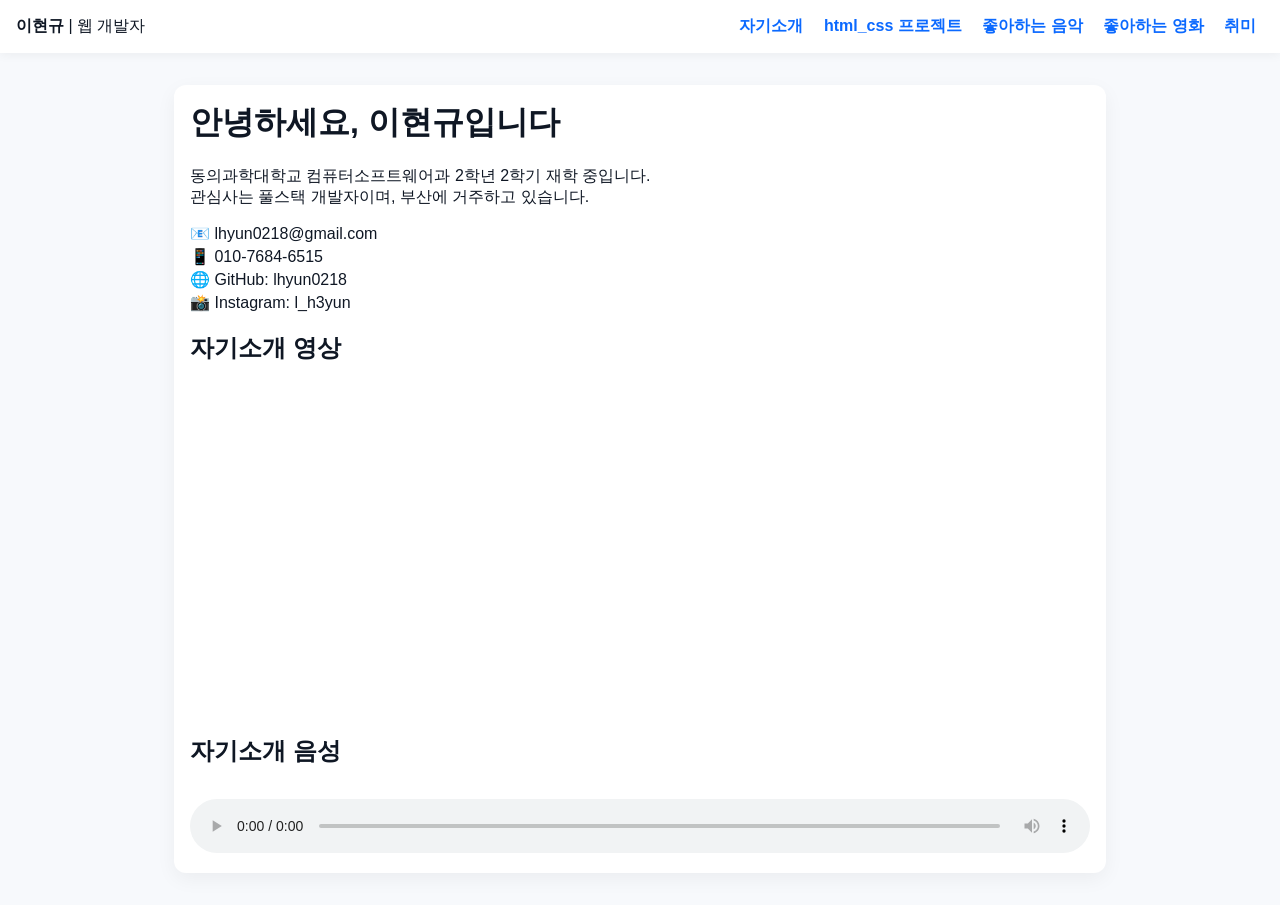
==== 0910/index.html @ a28db685 "Add files via upload" ====
<!DOCTYPE html>
<html lang="ko">
<head>
<meta charset="UTF-8">
<meta name="viewport" content="width=device-width, initial-scale=1.0">
<title>이현규 — About Me</title>
<style>
body{margin:0;font-family:Noto Sans KR,Arial,sans-serif;background:#f7f9fc;color:#0f1724;}
header{background:#fff;padding:16px;display:flex;justify-content:space-between;align-items:center;box-shadow:0 2px 10px rgba(0,0,0,0.05);}
nav a{margin:0 8px;text-decoration:none;color:#0b69ff;font-weight:600;}
main{max-width:900px;margin:32px auto;padding:16px;background:#fff;border-radius:12px;box-shadow:0 6px 20px rgba(0,0,0,0.05);}
h1{margin-top:0;}
.contact p{margin:4px 0;}
video,audio,iframe{width:100%;margin-top:12px;border-radius:10px;}
</style>
</head>
<body>
<header>
<div><strong>이현규</strong> | 웹 개발자</div>
<nav>
  <a href="index.html">자기소개</a>
  <a href="./2025_6_16_html_css_project/index.html">html_css 프로젝트</a>
  <a href="music.html">좋아하는 음악</a>
  <a href="movies.html">좋아하는 영화</a>
  <a href="gallery.html">취미</a>
</nav>
</header>
<main>
<h1>안녕하세요, 이현규입니다</h1>
<p>동의과학대학교 컴퓨터소프트웨어과 2학년 2학기 재학 중입니다.<br>
관심사는 풀스택 개발자이며, 부산에 거주하고 있습니다.</p>

<div class="contact">
<p>📧 lhyun0218@gmail.com</p>
<p>📱 010-7684-6515</p>
<p>🌐 GitHub: lhyun0218</p>
<p>📸 Instagram: l_h3yun</p>
</div>

<h2>자기소개 영상</h2>

<iframe width="560" height="315" src="https://www.youtube.com/embed/SGXx89fzkIA?si=f_KPchpCiFs9ZA2O" title="YouTube video player" frameborder="0" allow="accelerometer; autoplay; clipboard-write; encrypted-media; gyroscope; picture-in-picture; web-share; autoplay;" referrerpolicy="strict-origin-when-cross-origin" allowfullscreen></iframe>



<h2>자기소개 음성</h2>
<audio controls>
<source src="https://interactive-examples.mdn.mozilla.net/media/cc0-audio/t-rex-roar.mp3" type="audio/mpeg">
브라우저가 오디오를 지원하지 않습니다.
</audio>
</main>
</body>
</html>
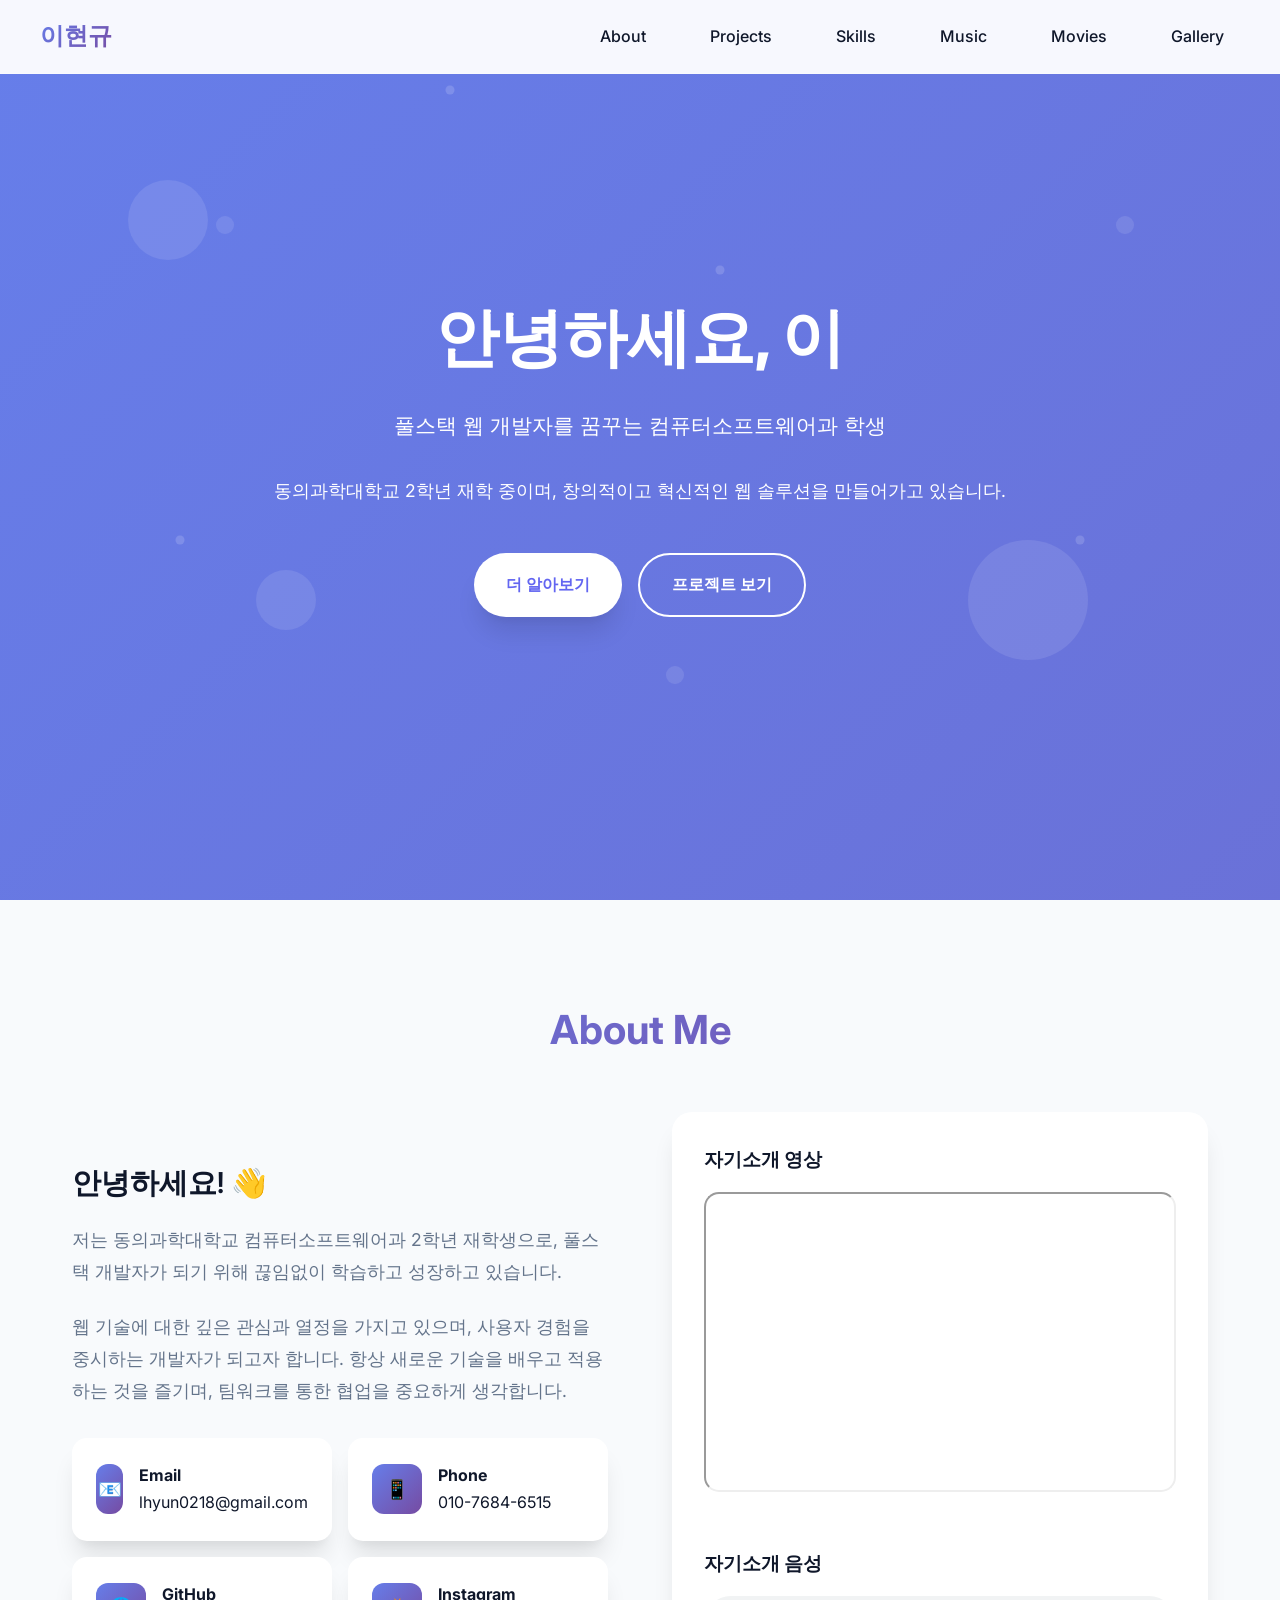
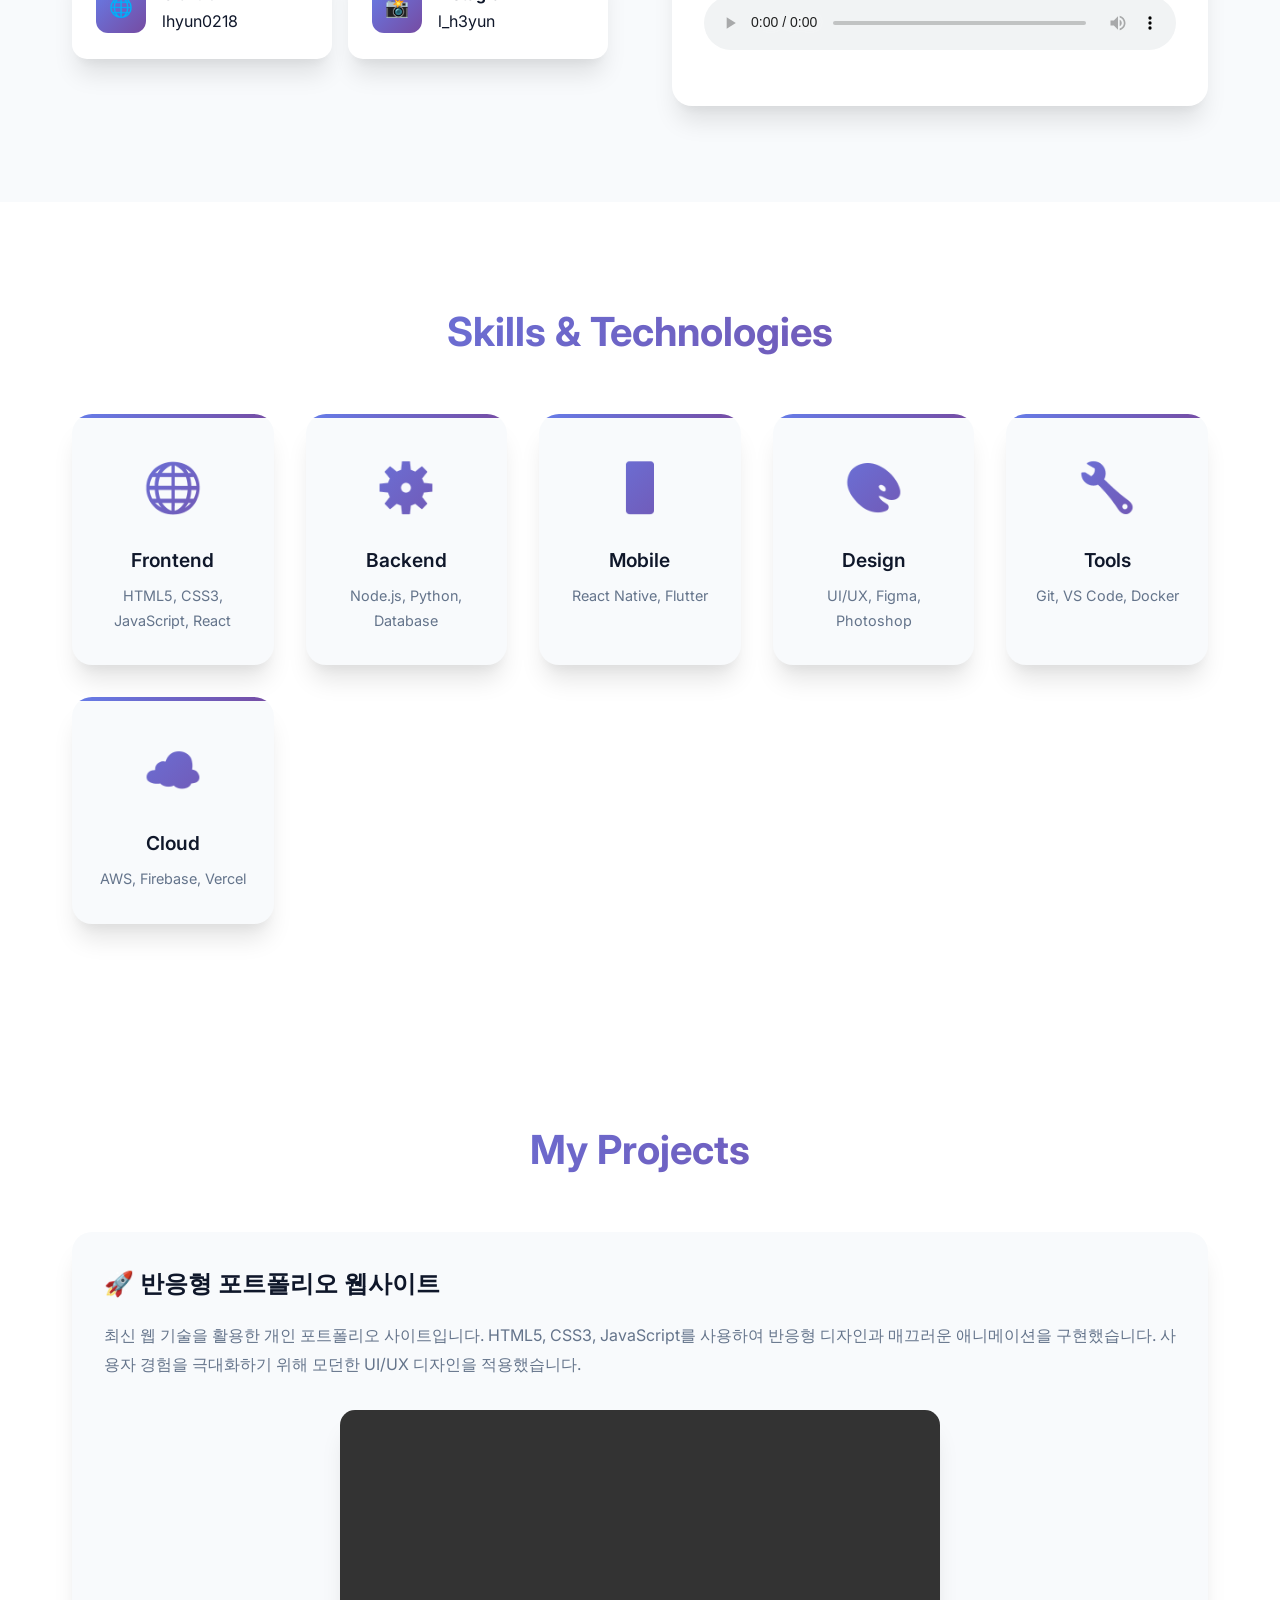
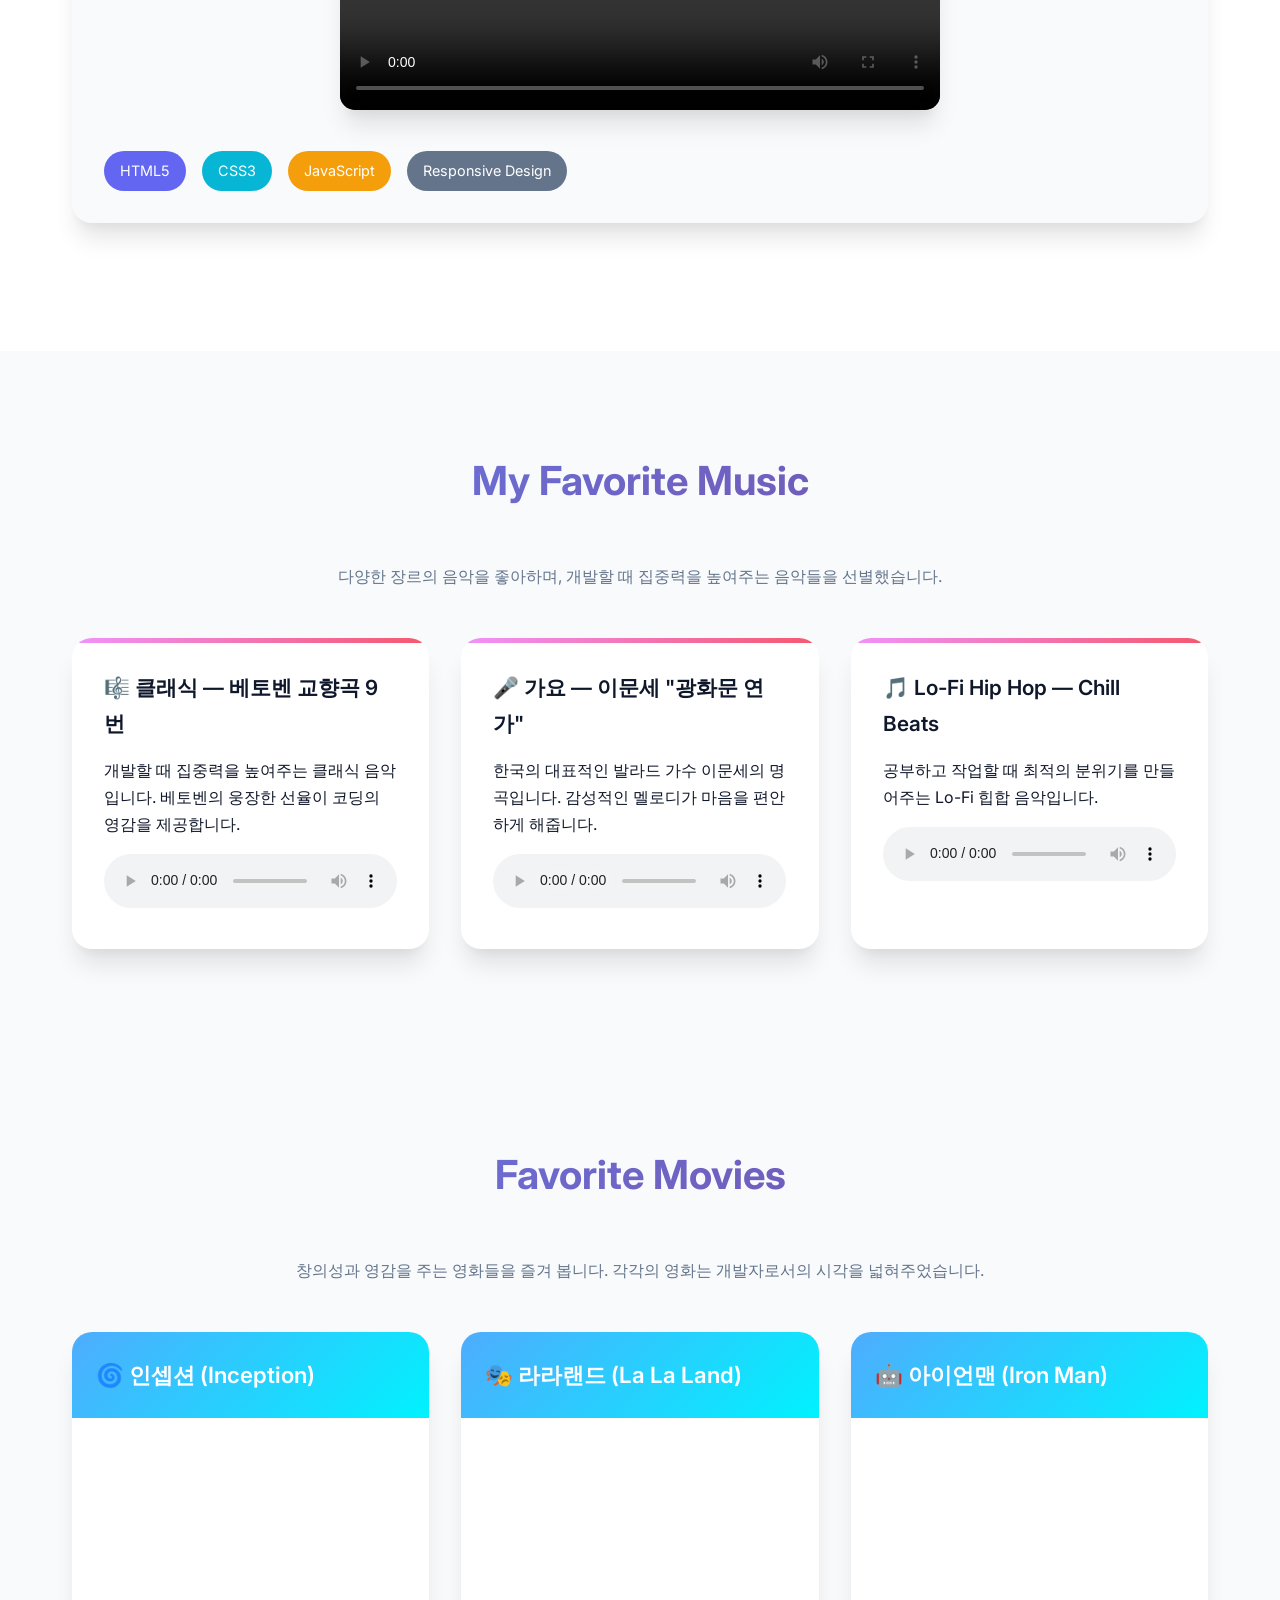
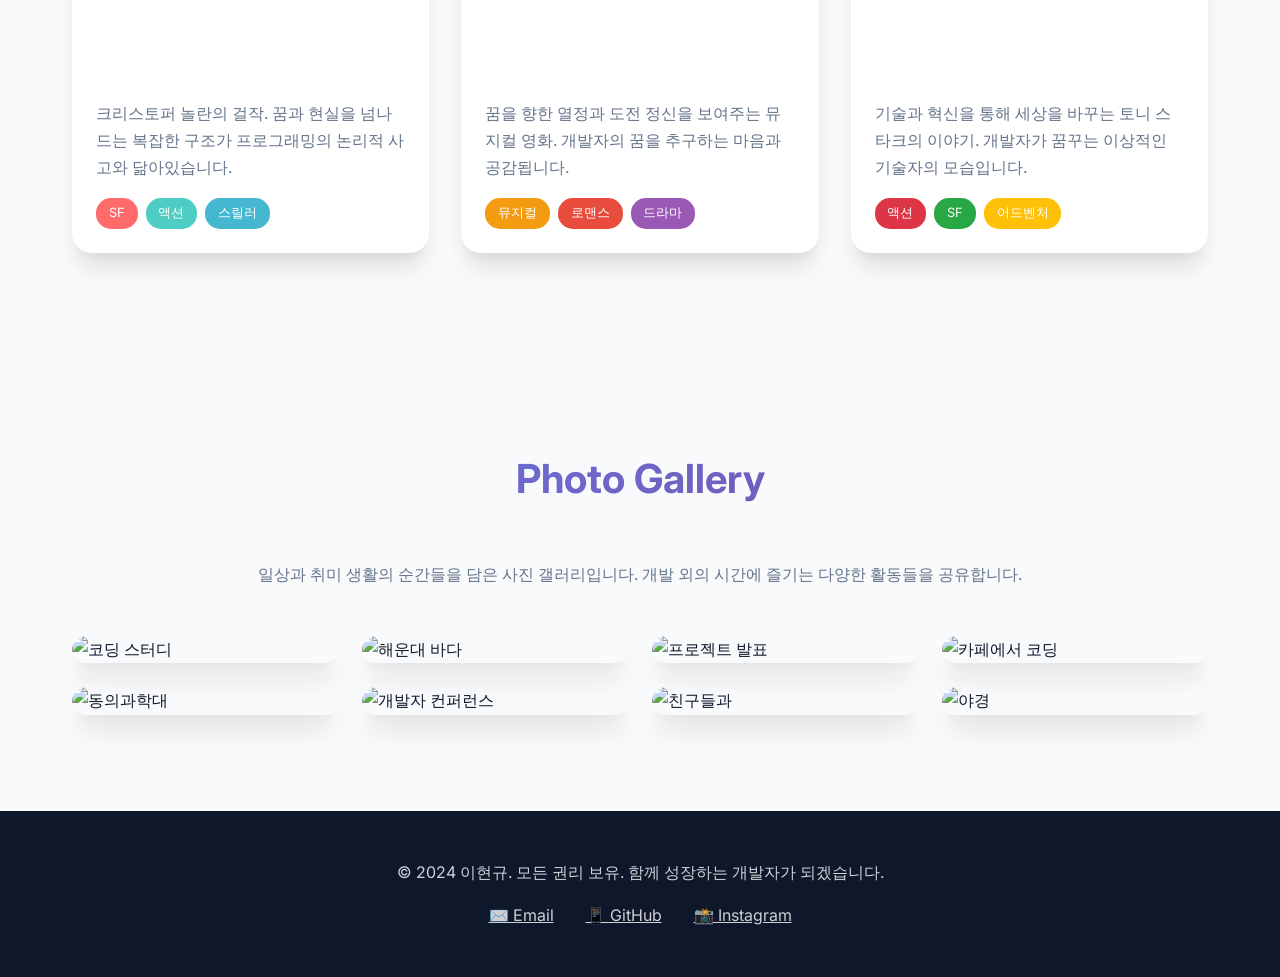
==== commit 4735bdd9: "Add files via upload" ====
--- a/0910/index.html
+++ b/0910/index.html
@@ -3,51 +3,1219 @@
 <head>
 <meta charset="UTF-8">
 <meta name="viewport" content="width=device-width, initial-scale=1.0">
-<title>이현규 — About Me</title>
+<title>이현규 — 풀스택 개발자</title>
 <style>
-body{margin:0;font-family:Noto Sans KR,Arial,sans-serif;background:#f7f9fc;color:#0f1724;}
-header{background:#fff;padding:16px;display:flex;justify-content:space-between;align-items:center;box-shadow:0 2px 10px rgba(0,0,0,0.05);}
-nav a{margin:0 8px;text-decoration:none;color:#0b69ff;font-weight:600;}
-main{max-width:900px;margin:32px auto;padding:16px;background:#fff;border-radius:12px;box-shadow:0 6px 20px rgba(0,0,0,0.05);}
-h1{margin-top:0;}
-.contact p{margin:4px 0;}
-video,audio,iframe{width:100%;margin-top:12px;border-radius:10px;}
+  @import url('https://fonts.googleapis.com/css2?family=Inter:wght@300;400;500;600;700;800&display=swap');
+  
+  * {
+    margin: 0;
+    padding: 0;
+    box-sizing: border-box;
+  }
+
+  :root {
+    --primary: #6366f1;
+    --primary-dark: #4f46e5;
+    --secondary: #06b6d4;
+    --accent: #f59e0b;
+    --dark: #0f172a;
+    --light: #f8fafc;
+    --gray: #64748b;
+    --gray-light: #e2e8f0;
+    --white: #ffffff;
+    --gradient: linear-gradient(135deg, #667eea 0%, #764ba2 100%);
+    --gradient-2: linear-gradient(135deg, #f093fb 0%, #f5576c 100%);
+    --gradient-3: linear-gradient(135deg, #4facfe 0%, #00f2fe 100%);
+    --shadow: 0 20px 25px -5px rgba(0, 0, 0, 0.1), 0 10px 10px -5px rgba(0, 0, 0, 0.04);
+    --shadow-lg: 0 25px 50px -12px rgba(0, 0, 0, 0.25);
+  }
+
+  html {
+    scroll-behavior: smooth;
+    font-size: 16px;
+  }
+
+  body {
+    font-family: 'Inter', -apple-system, BlinkMacSystemFont, sans-serif;
+    line-height: 1.7;
+    color: var(--dark);
+    background: var(--light);
+    overflow-x: hidden;
+  }
+
+  /* 커스텀 스크롤바 */
+  ::-webkit-scrollbar {
+    width: 8px;
+  }
+
+  ::-webkit-scrollbar-track {
+    background: var(--gray-light);
+  }
+
+  ::-webkit-scrollbar-thumb {
+    background: var(--primary);
+    border-radius: 10px;
+  }
+
+  /* 애니메이션 키프레임 */
+  @keyframes float {
+    0%, 100% { transform: translateY(0px) rotate(0deg); }
+    50% { transform: translateY(-20px) rotate(5deg); }
+  }
+
+  @keyframes pulse {
+    0%, 100% { opacity: 1; }
+    50% { opacity: 0.7; }
+  }
+
+  @keyframes slideInLeft {
+    from { opacity: 0; transform: translateX(-50px); }
+    to { opacity: 1; transform: translateX(0); }
+  }
+
+  @keyframes slideInRight {
+    from { opacity: 0; transform: translateX(50px); }
+    to { opacity: 1; transform: translateX(0); }
+  }
+
+  @keyframes slideInUp {
+    from { opacity: 0; transform: translateY(50px); }
+    to { opacity: 1; transform: translateY(0); }
+  }
+
+  @keyframes fadeIn {
+    from { opacity: 0; }
+    to { opacity: 1; }
+  }
+
+  @keyframes scaleIn {
+    from { opacity: 0; transform: scale(0.9); }
+    to { opacity: 1; transform: scale(1); }
+  }
+
+  @keyframes gradient {
+    0% { background-position: 0% 50%; }
+    50% { background-position: 100% 50%; }
+    100% { background-position: 0% 50%; }
+  }
+
+  /* 네비게이션 */
+  .navbar {
+    position: fixed;
+    top: 0;
+    left: 0;
+    width: 100%;
+    padding: 1rem 2rem;
+    background: rgba(255, 255, 255, 0.95);
+    backdrop-filter: blur(20px);
+    border-bottom: 1px solid rgba(255, 255, 255, 0.2);
+    z-index: 1000;
+    transition: all 0.3s ease;
+  }
+
+  .navbar.scrolled {
+    background: rgba(255, 255, 255, 0.98);
+    box-shadow: var(--shadow);
+  }
+
+  .nav-container {
+    max-width: 1200px;
+    margin: 0 auto;
+    display: flex;
+    justify-content: space-between;
+    align-items: center;
+  }
+
+  .logo {
+    font-weight: 800;
+    font-size: 1.5rem;
+    background: var(--gradient);
+    -webkit-background-clip: text;
+    -webkit-text-fill-color: transparent;
+    background-clip: text;
+  }
+
+  .nav-links {
+    display: flex;
+    gap: 2rem;
+    list-style: none;
+  }
+
+  .nav-links a {
+    font-weight: 500;
+    color: var(--dark);
+    text-decoration: none;
+    position: relative;
+    padding: 0.5rem 1rem;
+    border-radius: 25px;
+    transition: all 0.3s ease;
+  }
+
+  .nav-links a:hover {
+    background: var(--primary);
+    color: var(--white);
+    transform: translateY(-2px);
+  }
+
+  /* 히어로 섹션 */
+  .hero {
+    min-height: 100vh;
+    display: flex;
+    align-items: center;
+    justify-content: center;
+    background: linear-gradient(135deg, #667eea 0%, #764ba2 100%);
+    background-size: 400% 400%;
+    animation: gradient 15s ease infinite;
+    position: relative;
+    overflow: hidden;
+  }
+
+  .hero::before {
+    content: '';
+    position: absolute;
+    top: 0;
+    left: 0;
+    width: 100%;
+    height: 100%;
+    background: url('data:image/svg+xml,<svg xmlns="http://www.w3.org/2000/svg" viewBox="0 0 100 100"><defs><pattern id="grain" width="100" height="100" patternUnits="userSpaceOnUse"><circle cx="25" cy="25" r="1" fill="%23ffffff" opacity="0.1"/><circle cx="75" cy="75" r="1" fill="%23ffffff" opacity="0.1"/><circle cx="50" cy="10" r="0.5" fill="%23ffffff" opacity="0.15"/><circle cx="20" cy="60" r="0.5" fill="%23ffffff" opacity="0.15"/><circle cx="80" cy="30" r="0.5" fill="%23ffffff" opacity="0.15"/></pattern></defs><rect width="100" height="100" fill="url(%23grain)"/></svg>');
+  }
+
+  .hero-content {
+    text-align: center;
+    color: var(--white);
+    max-width: 800px;
+    padding: 2rem;
+    animation: fadeIn 1s ease-out;
+    position: relative;
+    z-index: 2;
+  }
+
+  .hero h1 {
+    font-size: 4rem;
+    font-weight: 800;
+    margin-bottom: 1rem;
+    animation: slideInUp 0.8s ease-out 0.2s both;
+  }
+
+  .hero .subtitle {
+    font-size: 1.3rem;
+    font-weight: 300;
+    margin-bottom: 2rem;
+    opacity: 0.9;
+    animation: slideInUp 0.8s ease-out 0.4s both;
+  }
+
+  .hero .description {
+    font-size: 1.1rem;
+    margin-bottom: 3rem;
+    opacity: 0.8;
+    animation: slideInUp 0.8s ease-out 0.6s both;
+  }
+
+  .hero-buttons {
+    display: flex;
+    gap: 1rem;
+    justify-content: center;
+    flex-wrap: wrap;
+    animation: slideInUp 0.8s ease-out 0.8s both;
+  }
+
+  .btn {
+    padding: 1rem 2rem;
+    border-radius: 50px;
+    font-weight: 600;
+    text-decoration: none;
+    transition: all 0.3s ease;
+    cursor: pointer;
+    border: none;
+    font-size: 1rem;
+    display: inline-flex;
+    align-items: center;
+    gap: 0.5rem;
+  }
+
+  .btn-primary {
+    background: var(--white);
+    color: var(--primary);
+    box-shadow: var(--shadow);
+  }
+
+  .btn-primary:hover {
+    transform: translateY(-3px);
+    box-shadow: var(--shadow-lg);
+  }
+
+  .btn-outline {
+    background: transparent;
+    color: var(--white);
+    border: 2px solid var(--white);
+  }
+
+  .btn-outline:hover {
+    background: var(--white);
+    color: var(--primary);
+    transform: translateY(-3px);
+  }
+
+  /* 플로팅 요소들 */
+  .floating-elements {
+    position: absolute;
+    top: 0;
+    left: 0;
+    width: 100%;
+    height: 100%;
+    pointer-events: none;
+    overflow: hidden;
+  }
+
+  .floating-shape {
+    position: absolute;
+    border-radius: 50%;
+    background: rgba(255, 255, 255, 0.1);
+    animation: float 6s ease-in-out infinite;
+  }
+
+  .floating-shape:nth-child(1) {
+    width: 80px;
+    height: 80px;
+    top: 20%;
+    left: 10%;
+    animation-delay: 0s;
+  }
+
+  .floating-shape:nth-child(2) {
+    width: 120px;
+    height: 120px;
+    top: 60%;
+    right: 15%;
+    animation-delay: 2s;
+  }
+
+  .floating-shape:nth-child(3) {
+    width: 60px;
+    height: 60px;
+    bottom: 30%;
+    left: 20%;
+    animation-delay: 4s;
+  }
+
+  /* 메인 컨테이너 */
+  .main-container {
+    max-width: 1200px;
+    margin: 0 auto;
+    padding: 0 2rem;
+  }
+
+  /* 섹션 공통 스타일 */
+  .section {
+    padding: 6rem 0;
+    position: relative;
+  }
+
+  .section-title {
+    font-size: 2.5rem;
+    font-weight: 700;
+    text-align: center;
+    margin-bottom: 3rem;
+    background: var(--gradient);
+    -webkit-background-clip: text;
+    -webkit-text-fill-color: transparent;
+    background-clip: text;
+  }
+
+  /* 자기소개 섹션 */
+  .about-grid {
+    display: grid;
+    grid-template-columns: 1fr 1fr;
+    gap: 4rem;
+    align-items: center;
+  }
+
+  .about-text h3 {
+    font-size: 1.8rem;
+    font-weight: 600;
+    margin-bottom: 1rem;
+    color: var(--dark);
+  }
+
+  .about-text p {
+    font-size: 1.1rem;
+    margin-bottom: 1.5rem;
+    color: var(--gray);
+    line-height: 1.8;
+  }
+
+  .contact-info {
+    display: grid;
+    grid-template-columns: repeat(auto-fit, minmax(250px, 1fr));
+    gap: 1rem;
+    margin-top: 2rem;
+  }
+
+  .contact-item {
+    padding: 1.5rem;
+    background: var(--white);
+    border-radius: 15px;
+    box-shadow: var(--shadow);
+    transition: all 0.3s ease;
+    display: flex;
+    align-items: center;
+    gap: 1rem;
+  }
+
+  .contact-item:hover {
+    transform: translateY(-5px);
+    box-shadow: var(--shadow-lg);
+  }
+
+  .contact-icon {
+    width: 50px;
+    height: 50px;
+    background: var(--gradient);
+    border-radius: 12px;
+    display: flex;
+    align-items: center;
+    justify-content: center;
+    font-size: 1.2rem;
+    color: var(--white);
+  }
+
+  .media-container {
+    background: var(--white);
+    border-radius: 20px;
+    padding: 2rem;
+    box-shadow: var(--shadow);
+    transition: all 0.3s ease;
+  }
+
+  .media-container:hover {
+    transform: translateY(-5px);
+    box-shadow: var(--shadow-lg);
+  }
+
+  .media-container iframe,
+  .media-container audio,
+  .media-container video {
+    width: 100%;
+    border-radius: 15px;
+    margin-bottom: 1rem;
+  }
+
+  .media-container iframe {
+    height: 300px;
+  }
+
+  /* 프로젝트 섹션 */
+  .projects {
+    background: var(--white);
+  }
+
+  .project-card {
+    background: var(--light);
+    border-radius: 20px;
+    padding: 2rem;
+    box-shadow: var(--shadow);
+    transition: all 0.3s ease;
+    margin-bottom: 2rem;
+  }
+
+  .project-card:hover {
+    transform: translateY(-10px);
+    box-shadow: var(--shadow-lg);
+  }
+
+  .project-card h3 {
+    font-size: 1.5rem;
+    font-weight: 600;
+    margin-bottom: 1rem;
+    color: var(--dark);
+  }
+
+  .project-card p {
+    color: var(--gray);
+    margin-bottom: 2rem;
+    line-height: 1.8;
+  }
+
+  .project-video {
+    width: 100%;
+    max-width: 600px;
+    border-radius: 15px;
+    box-shadow: var(--shadow);
+  }
+
+  /* 음악 섹션 */
+  .music-grid {
+    display: grid;
+    grid-template-columns: repeat(auto-fit, minmax(350px, 1fr));
+    gap: 2rem;
+  }
+
+  .music-card {
+    background: var(--white);
+    border-radius: 20px;
+    padding: 2rem;
+    box-shadow: var(--shadow);
+    transition: all 0.3s ease;
+    position: relative;
+    overflow: hidden;
+  }
+
+  .music-card::before {
+    content: '';
+    position: absolute;
+    top: 0;
+    left: 0;
+    width: 100%;
+    height: 5px;
+    background: var(--gradient-2);
+  }
+
+  .music-card:hover {
+    transform: translateY(-5px);
+    box-shadow: var(--shadow-lg);
+  }
+
+  .music-card h3 {
+    font-size: 1.3rem;
+    font-weight: 600;
+    margin-bottom: 1rem;
+    color: var(--dark);
+  }
+
+  .music-card audio {
+    width: 100%;
+    margin-top: 1rem;
+  }
+
+  /* 영화 섹션 */
+  .movies {
+    background: var(--light);
+  }
+
+  .movies-grid {
+    display: grid;
+    grid-template-columns: repeat(auto-fit, minmax(350px, 1fr));
+    gap: 2rem;
+  }
+
+  .movie-card {
+    background: var(--white);
+    border-radius: 20px;
+    overflow: hidden;
+    box-shadow: var(--shadow);
+    transition: all 0.3s ease;
+  }
+
+  .movie-card:hover {
+    transform: translateY(-10px);
+    box-shadow: var(--shadow-lg);
+  }
+
+  .movie-card h3 {
+    padding: 1.5rem;
+    font-size: 1.4rem;
+    font-weight: 600;
+    color: var(--dark);
+    background: var(--gradient-3);
+    color: var(--white);
+    margin: 0;
+  }
+
+  .movie-card iframe {
+    width: 100%;
+    height: 250px;
+    border: none;
+  }
+
+  /* 갤러리 섹션 */
+  .gallery-grid {
+    display: grid;
+    grid-template-columns: repeat(auto-fit, minmax(250px, 1fr));
+    gap: 1.5rem;
+  }
+
+  .gallery-item {
+    border-radius: 15px;
+    overflow: hidden;
+    box-shadow: var(--shadow);
+    transition: all 0.3s ease;
+    position: relative;
+  }
+
+  .gallery-item:hover {
+    transform: scale(1.05);
+    box-shadow: var(--shadow-lg);
+  }
+
+  .gallery-item img {
+    width: 100%;
+    height: 250px;
+    object-fit: cover;
+    border-radius: 15px;
+  }
+
+  /* 스킬 섹션 */
+  .skills {
+    background: var(--white);
+    text-align: center;
+  }
+
+  .skills-grid {
+    display: grid;
+    grid-template-columns: repeat(auto-fit, minmax(200px, 1fr));
+    gap: 2rem;
+    margin-top: 3rem;
+  }
+
+  .skill-item {
+    background: var(--light);
+    padding: 2rem 1rem;
+    border-radius: 20px;
+    box-shadow: var(--shadow);
+    transition: all 0.3s ease;
+    position: relative;
+    overflow: hidden;
+  }
+
+  .skill-item::before {
+    content: '';
+    position: absolute;
+    top: 0;
+    left: 0;
+    width: 100%;
+    height: 4px;
+    background: var(--gradient);
+  }
+
+  .skill-item:hover {
+    transform: translateY(-10px);
+    box-shadow: var(--shadow-lg);
+  }
+
+  .skill-icon {
+    font-size: 3rem;
+    margin-bottom: 1rem;
+    background: var(--gradient);
+    -webkit-background-clip: text;
+    -webkit-text-fill-color: transparent;
+    background-clip: text;
+  }
+
+  .skill-item h4 {
+    font-size: 1.2rem;
+    font-weight: 600;
+    margin-bottom: 0.5rem;
+    color: var(--dark);
+  }
+
+  .skill-item p {
+    color: var(--gray);
+    font-size: 0.9rem;
+  }
+
+  /* 푸터 */
+  .footer {
+    background: var(--dark);
+    color: var(--white);
+    text-align: center;
+    padding: 3rem 0;
+  }
+
+  .footer p {
+    opacity: 0.8;
+  }
+
+  /* 반응형 디자인 */
+  @media (max-width: 768px) {
+    .hero h1 {
+      font-size: 2.5rem;
+    }
+
+    .hero .subtitle {
+      font-size: 1.1rem;
+    }
+
+    .nav-links {
+      display: none;
+    }
+
+    .about-grid {
+      grid-template-columns: 1fr;
+      gap: 2rem;
+    }
+
+    .hero-buttons {
+      flex-direction: column;
+      align-items: center;
+    }
+
+    .section {
+      padding: 4rem 0;
+    }
+
+    .section-title {
+      font-size: 2rem;
+    }
+
+    .main-container {
+      padding: 0 1rem;
+    }
+  }
+
+  /* 스크롤 애니메이션 */
+  .fade-in {
+    opacity: 0;
+    transform: translateY(30px);
+    transition: all 0.6s ease;
+  }
+
+  .fade-in.visible {
+    opacity: 1;
+    transform: translateY(0);
+  }
+
+  /* 로딩 애니메이션 */
+  .loading {
+    position: fixed;
+    top: 0;
+    left: 0;
+    width: 100%;
+    height: 100%;
+    background: var(--white);
+    display: flex;
+    align-items: center;
+    justify-content: center;
+    z-index: 9999;
+    transition: opacity 0.5s ease;
+  }
+
+  .loading.hide {
+    opacity: 0;
+    pointer-events: none;
+  }
+
+  .spinner {
+    width: 50px;
+    height: 50px;
+    border: 4px solid var(--gray-light);
+    border-top: 4px solid var(--primary);
+    border-radius: 50%;
+    animation: spin 1s linear infinite;
+  }
+
+  @keyframes spin {
+    0% { transform: rotate(0deg); }
+    100% { transform: rotate(360deg); }
+  }
 </style>
 </head>
 <body>
-<header>
-<div><strong>이현규</strong> | 웹 개발자</div>
-<nav>
-  <a href="index.html">자기소개</a>
-  <a href="./2025_6_16_html_css_project/index.html">html_css 프로젝트</a>
-  <a href="music.html">좋아하는 음악</a>
-  <a href="movies.html">좋아하는 영화</a>
-  <a href="gallery.html">취미</a>
+
+<!-- 로딩 화면 -->
+<div class="loading" id="loading">
+  <div class="spinner"></div>
+</div>
+
+<!-- 네비게이션 -->
+<nav class="navbar" id="navbar">
+  <div class="nav-container">
+    <div class="logo">이현규</div>
+    <ul class="nav-links">
+      <li><a href="#about">About</a></li>
+      <li><a href="#projects">Projects</a></li>
+      <li><a href="#skills">Skills</a></li>
+      <li><a href="#music">Music</a></li>
+      <li><a href="#movies">Movies</a></li>
+      <li><a href="#gallery">Gallery</a></li>
+    </ul>
+  </div>
 </nav>
-</header>
-<main>
-<h1>안녕하세요, 이현규입니다</h1>
-<p>동의과학대학교 컴퓨터소프트웨어과 2학년 2학기 재학 중입니다.<br>
-관심사는 풀스택 개발자이며, 부산에 거주하고 있습니다.</p>
-
-<div class="contact">
-<p>📧 lhyun0218@gmail.com</p>
-<p>📱 010-7684-6515</p>
-<p>🌐 GitHub: lhyun0218</p>
-<p>📸 Instagram: l_h3yun</p>
-</div>
-
-<h2>자기소개 영상</h2>
-
-<iframe width="560" height="315" src="https://www.youtube.com/embed/SGXx89fzkIA?si=f_KPchpCiFs9ZA2O" title="YouTube video player" frameborder="0" allow="accelerometer; autoplay; clipboard-write; encrypted-media; gyroscope; picture-in-picture; web-share; autoplay;" referrerpolicy="strict-origin-when-cross-origin" allowfullscreen></iframe>
-
-
-
-<h2>자기소개 음성</h2>
-<audio controls>
-<source src="https://interactive-examples.mdn.mozilla.net/media/cc0-audio/t-rex-roar.mp3" type="audio/mpeg">
-브라우저가 오디오를 지원하지 않습니다.
-</audio>
-</main>
+
+<!-- 히어로 섹션 -->
+<section class="hero">
+  <div class="floating-elements">
+    <div class="floating-shape"></div>
+    <div class="floating-shape"></div>
+    <div class="floating-shape"></div>
+  </div>
+  <div class="hero-content">
+    <h1>안녕하세요, 이현규입니다</h1>
+    <p class="subtitle">풀스택 웹 개발자를 꿈꾸는 컴퓨터소프트웨어과 학생</p>
+    <p class="description">동의과학대학교 2학년 재학 중이며, 창의적이고 혁신적인 웹 솔루션을 만들어가고 있습니다.</p>
+    <div class="hero-buttons">
+      <a href="#about" class="btn btn-primary">더 알아보기</a>
+      <a href="#projects" class="btn btn-outline">프로젝트 보기</a>
+    </div>
+  </div>
+</section>
+
+<!-- 자기소개 섹션 -->
+<section class="section" id="about">
+  <div class="main-container">
+    <h2 class="section-title fade-in">About Me</h2>
+    <div class="about-grid fade-in">
+      <div class="about-text">
+        <h3>안녕하세요! 👋</h3>
+        <p>저는 동의과학대학교 컴퓨터소프트웨어과 2학년 재학생으로, 풀스택 개발자가 되기 위해 끊임없이 학습하고 성장하고 있습니다.</p>
+        <p>웹 기술에 대한 깊은 관심과 열정을 가지고 있으며, 사용자 경험을 중시하는 개발자가 되고자 합니다. 항상 새로운 기술을 배우고 적용하는 것을 즐기며, 팀워크를 통한 협업을 중요하게 생각합니다.</p>
+        
+        <div class="contact-info">
+          <div class="contact-item">
+            <div class="contact-icon">📧</div>
+            <div>
+              <strong>Email</strong><br>
+              lhyun0218@gmail.com
+            </div>
+          </div>
+          <div class="contact-item">
+            <div class="contact-icon">📱</div>
+            <div>
+              <strong>Phone</strong><br>
+              010-7684-6515
+            </div>
+          </div>
+          <div class="contact-item">
+            <div class="contact-icon">🌐</div>
+            <div>
+              <strong>GitHub</strong><br>
+              lhyun0218
+            </div>
+          </div>
+          <div class="contact-item">
+            <div class="contact-icon">📸</div>
+            <div>
+              <strong>Instagram</strong><br>
+              l_h3yun
+            </div>
+          </div>
+        </div>
+      </div>
+      
+      <div class="media-container">
+        <h3 style="margin-bottom: 1rem;">자기소개 영상</h3>
+        <iframe src="https://www.youtube.com/embed/SGXx89fzkIA" allowfullscreen></iframe>
+        
+        <h3 style="margin: 2rem 0 1rem;">자기소개 음성</h3>
+        <audio controls>
+          <source src="https://interactive-examples.mdn.mozilla.net/media/cc0-audio/t-rex-roar.mp3" type="audio/mpeg">
+          Your browser does not support the audio element.
+        </audio>
+      </div>
+    </div>
+  </div>
+</section>
+
+<!-- 스킬 섹션 -->
+<section class="section skills" id="skills">
+  <div class="main-container">
+    <h2 class="section-title fade-in">Skills & Technologies</h2>
+    <div class="skills-grid fade-in">
+      <div class="skill-item">
+        <div class="skill-icon">🌐</div>
+        <h4>Frontend</h4>
+        <p>HTML5, CSS3, JavaScript, React</p>
+      </div>
+      <div class="skill-item">
+        <div class="skill-icon">⚙️</div>
+        <h4>Backend</h4>
+        <p>Node.js, Python, Database</p>
+      </div>
+      <div class="skill-item">
+        <div class="skill-icon">📱</div>
+        <h4>Mobile</h4>
+        <p>React Native, Flutter</p>
+      </div>
+      <div class="skill-item">
+        <div class="skill-icon">🎨</div>
+        <h4>Design</h4>
+        <p>UI/UX, Figma, Photoshop</p>
+      </div>
+      <div class="skill-item">
+        <div class="skill-icon">🔧</div>
+        <h4>Tools</h4>
+        <p>Git, VS Code, Docker</p>
+      </div>
+      <div class="skill-item">
+        <div class="skill-icon">☁️</div>
+        <h4>Cloud</h4>
+        <p>AWS, Firebase, Vercel</p>
+      </div>
+    </div>
+  </div>
+</section>
+
+<!-- 프로젝트 섹션 -->
+<section class="section projects" id="projects">
+  <div class="main-container">
+    <h2 class="section-title fade-in">My Projects</h2>
+    <div class="project-card fade-in">
+      <h3>🚀 반응형 포트폴리오 웹사이트</h3>
+      <p>최신 웹 기술을 활용한 개인 포트폴리오 사이트입니다. HTML5, CSS3, JavaScript를 사용하여 반응형 디자인과 매끄러운 애니메이션을 구현했습니다. 사용자 경험을 극대화하기 위해 모던한 UI/UX 디자인을 적용했습니다.</p>
+      
+      <div style="text-align: center; margin: 2rem 0;">
+        <video class="project-video" controls>
+          <source src="https://interactive-examples.mdn.mozilla.net/media/cc0-videos/flower.mp4" type="video/mp4">
+          Your browser does not support the video element.
+        </video>
+      </div>
+      
+      <div style="display: flex; gap: 1rem; flex-wrap: wrap; margin-top: 1rem;">
+        <span style="background: var(--primary); color: white; padding: 0.5rem 1rem; border-radius: 20px; font-size: 0.9rem;">HTML5</span>
+        <span style="background: var(--secondary); color: white; padding: 0.5rem 1rem; border-radius: 20px; font-size: 0.9rem;">CSS3</span>
+        <span style="background: var(--accent); color: white; padding: 0.5rem 1rem; border-radius: 20px; font-size: 0.9rem;">JavaScript</span>
+        <span style="background: var(--gray); color: white; padding: 0.5rem 1rem; border-radius: 20px; font-size: 0.9rem;">Responsive Design</span>
+      </div>
+    </div>
+  </div>
+</section>
+
+<!-- 음악 섹션 -->
+<section class="section" id="music">
+  <div class="main-container">
+    <h2 class="section-title fade-in">My Favorite Music</h2>
+    <p style="text-align: center; color: var(--gray); margin-bottom: 3rem;" class="fade-in">
+      다양한 장르의 음악을 좋아하며, 개발할 때 집중력을 높여주는 음악들을 선별했습니다.
+    </p>
+    <div class="music-grid fade-in">
+      <div class="music-card">
+        <h3>🎼 클래식 — 베토벤 교향곡 9번</h3>
+        <p>개발할 때 집중력을 높여주는 클래식 음악입니다. 베토벤의 웅장한 선율이 코딩의 영감을 제공합니다.</p>
+        <audio controls>
+          <source src="https://interactive-examples.mdn.mozilla.net/media/cc0-audio/t-rex-roar.mp3" type="audio/mpeg">
+          Your browser does not support the audio element.
+        </audio>
+      </div>
+      
+      <div class="music-card">
+        <h3>🎤 가요 — 이문세 "광화문 연가"</h3>
+        <p>한국의 대표적인 발라드 가수 이문세의 명곡입니다. 감성적인 멜로디가 마음을 편안하게 해줍니다.</p>
+        <audio controls>
+          <source src="https://interactive-examples.mdn.mozilla.net/media/cc0-audio/t-rex-roar.mp3" type="audio/mpeg">
+          Your browser does not support the audio element.
+        </audio>
+      </div>
+      
+      <div class="music-card">
+        <h3>🎵 Lo-Fi Hip Hop — Chill Beats</h3>
+        <p>공부하고 작업할 때 최적의 분위기를 만들어주는 Lo-Fi 힙합 음악입니다.</p>
+        <audio controls>
+          <source src="https://interactive-examples.mdn.mozilla.net/media/cc0-audio/t-rex-roar.mp3" type="audio/mpeg">
+          Your browser does not support the audio element.
+        </audio>
+      </div>
+    </div>
+  </div>
+</section>
+
+<!-- 영화 섹션 -->
+<section class="section movies" id="movies">
+  <div class="main-container">
+    <h2 class="section-title fade-in">Favorite Movies</h2>
+    <p style="text-align: center; color: var(--gray); margin-bottom: 3rem;" class="fade-in">
+      창의성과 영감을 주는 영화들을 즐겨 봅니다. 각각의 영화는 개발자로서의 시각을 넓혀주었습니다.
+    </p>
+    <div class="movies-grid fade-in">
+      <div class="movie-card">
+        <h3>🌀 인셉션 (Inception)</h3>
+        <iframe src="https://www.youtube.com/embed/YoHD9XEInc0" allowfullscreen></iframe>
+        <div style="padding: 1.5rem;">
+          <p style="color: var(--gray); margin-bottom: 1rem;">크리스토퍼 놀란의 걸작. 꿈과 현실을 넘나드는 복잡한 구조가 프로그래밍의 논리적 사고와 닮아있습니다.</p>
+          <div style="display: flex; gap: 0.5rem; flex-wrap: wrap;">
+            <span style="background: #ff6b6b; color: white; padding: 0.3rem 0.8rem; border-radius: 15px; font-size: 0.8rem;">SF</span>
+            <span style="background: #4ecdc4; color: white; padding: 0.3rem 0.8rem; border-radius: 15px; font-size: 0.8rem;">액션</span>
+            <span style="background: #45b7d1; color: white; padding: 0.3rem 0.8rem; border-radius: 15px; font-size: 0.8rem;">스릴러</span>
+          </div>
+        </div>
+      </div>
+      
+      <div class="movie-card">
+        <h3>🎭 라라랜드 (La La Land)</h3>
+        <iframe src="https://www.youtube.com/embed/0pdqf4P9MB8" allowfullscreen></iframe>
+        <div style="padding: 1.5rem;">
+          <p style="color: var(--gray); margin-bottom: 1rem;">꿈을 향한 열정과 도전 정신을 보여주는 뮤지컬 영화. 개발자의 꿈을 추구하는 마음과 공감됩니다.</p>
+          <div style="display: flex; gap: 0.5rem; flex-wrap: wrap;">
+            <span style="background: #f39c12; color: white; padding: 0.3rem 0.8rem; border-radius: 15px; font-size: 0.8rem;">뮤지컬</span>
+            <span style="background: #e74c3c; color: white; padding: 0.3rem 0.8rem; border-radius: 15px; font-size: 0.8rem;">로맨스</span>
+            <span style="background: #9b59b6; color: white; padding: 0.3rem 0.8rem; border-radius: 15px; font-size: 0.8rem;">드라마</span>
+          </div>
+        </div>
+      </div>
+      
+      <div class="movie-card">
+        <h3>🤖 아이언맨 (Iron Man)</h3>
+        <iframe src="https://www.youtube.com/embed/8ugaeA-nMTc" allowfullscreen></iframe>
+        <div style="padding: 1.5rem;">
+          <p style="color: var(--gray); margin-bottom: 1rem;">기술과 혁신을 통해 세상을 바꾸는 토니 스타크의 이야기. 개발자가 꿈꾸는 이상적인 기술자의 모습입니다.</p>
+          <div style="display: flex; gap: 0.5rem; flex-wrap: wrap;">
+            <span style="background: #dc3545; color: white; padding: 0.3rem 0.8rem; border-radius: 15px; font-size: 0.8rem;">액션</span>
+            <span style="background: #28a745; color: white; padding: 0.3rem 0.8rem; border-radius: 15px; font-size: 0.8rem;">SF</span>
+            <span style="background: #ffc107; color: white; padding: 0.3rem 0.8rem; border-radius: 15px; font-size: 0.8rem;">어드벤처</span>
+          </div>
+        </div>
+      </div>
+    </div>
+  </div>
+</section>
+
+<!-- 갤러리 섹션 -->
+<section class="section" id="gallery">
+  <div class="main-container">
+    <h2 class="section-title fade-in">Photo Gallery</h2>
+    <p style="text-align: center; color: var(--gray); margin-bottom: 3rem;" class="fade-in">
+      일상과 취미 생활의 순간들을 담은 사진 갤러리입니다. 개발 외의 시간에 즐기는 다양한 활동들을 공유합니다.
+    </p>
+    <div class="gallery-grid fade-in">
+      <div class="gallery-item">
+        <img src="https://picsum.photos/400/300?random=1" alt="코딩 스터디">
+        <div style="position: absolute; bottom: 0; left: 0; right: 0; background: linear-gradient(transparent, rgba(0,0,0,0.7)); color: white; padding: 1rem; opacity: 0; transition: opacity 0.3s;">
+          <h4>코딩 스터디</h4>
+          <p>동기들과 함께하는 알고리즘 스터디</p>
+        </div>
+      </div>
+      
+      <div class="gallery-item">
+        <img src="https://picsum.photos/400/300?random=2" alt="해운대 바다">
+        <div style="position: absolute; bottom: 0; left: 0; right: 0; background: linear-gradient(transparent, rgba(0,0,0,0.7)); color: white; padding: 1rem; opacity: 0; transition: opacity 0.3s;">
+          <h4>해운대 해변</h4>
+          <p>부산의 아름다운 해변에서</p>
+        </div>
+      </div>
+      
+      <div class="gallery-item">
+        <img src="https://picsum.photos/400/300?random=3" alt="프로젝트 발표">
+        <div style="position: absolute; bottom: 0; left: 0; right: 0; background: linear-gradient(transparent, rgba(0,0,0,0.7)); color: white; padding: 1rem; opacity: 0; transition: opacity 0.3s;">
+          <h4>프로젝트 발표</h4>
+          <p>학교에서 진행한 팀 프로젝트</p>
+        </div>
+      </div>
+      
+      <div class="gallery-item">
+        <img src="https://picsum.photos/400/300?random=4" alt="카페에서 코딩">
+        <div style="position: absolute; bottom: 0; left: 0; right: 0; background: linear-gradient(transparent, rgba(0,0,0,0.7)); color: white; padding: 1rem; opacity: 0; transition: opacity 0.3s;">
+          <h4>카페 코딩</h4>
+          <p>분위기 좋은 카페에서의 개발</p>
+        </div>
+      </div>
+      
+      <div class="gallery-item">
+        <img src="https://picsum.photos/400/300?random=5" alt="동의과학대">
+        <div style="position: absolute; bottom: 0; left: 0; right: 0; background: linear-gradient(transparent, rgba(0,0,0,0.7)); color: white; padding: 1rem; opacity: 0; transition: opacity 0.3s;">
+          <h4>캠퍼스</h4>
+          <p>동의과학대학교 캠퍼스</p>
+        </div>
+      </div>
+      
+      <div class="gallery-item">
+        <img src="https://picsum.photos/400/300?random=6" alt="개발자 컨퍼런스">
+        <div style="position: absolute; bottom: 0; left: 0; right: 0; background: linear-gradient(transparent, rgba(0,0,0,0.7)); color: white; padding: 1rem; opacity: 0; transition: opacity 0.3s;">
+          <h4>개발자 컨퍼런스</h4>
+          <p>최신 기술 트렌드를 배우러</p>
+        </div>
+      </div>
+      
+      <div class="gallery-item">
+        <img src="https://picsum.photos/400/300?random=7" alt="친구들과">
+        <div style="position: absolute; bottom: 0; left: 0; right: 0; background: linear-gradient(transparent, rgba(0,0,0,0.7)); color: white; padding: 1rem; opacity: 0; transition: opacity 0.3s;">
+          <h4>친구들과</h4>
+          <p>소중한 친구들과의 시간</p>
+        </div>
+      </div>
+      
+      <div class="gallery-item">
+        <img src="https://picsum.photos/400/300?random=8" alt="야경">
+        <div style="position: absolute; bottom: 0; left: 0; right: 0; background: linear-gradient(transparent, rgba(0,0,0,0.7)); color: white; padding: 1rem; opacity: 0; transition: opacity 0.3s;">
+          <h4>부산 야경</h4>
+          <p>밤의 부산, 코딩 마감과 함께</p>
+        </div>
+      </div>
+    </div>
+  </div>
+</section>
+
+<!-- 푸터 -->
+<footer class="footer">
+  <div class="main-container">
+    <p>&copy; 2024 이현규. 모든 권리 보유. 함께 성장하는 개발자가 되겠습니다.</p>
+    <div style="margin-top: 1rem; display: flex; justify-content: center; gap: 2rem; flex-wrap: wrap;">
+      <a href="mailto:lhyun0218@gmail.com" style="color: var(--white); opacity: 0.8; transition: opacity 0.3s;">✉️ Email</a>
+      <a href="#" style="color: var(--white); opacity: 0.8; transition: opacity 0.3s;">📱 GitHub</a>
+      <a href="#" style="color: var(--white); opacity: 0.8; transition: opacity 0.3s;">📸 Instagram</a>
+    </div>
+  </div>
+</footer>
+
+<script>
+// 로딩 화면
+window.addEventListener('load', function() {
+  const loading = document.getElementById('loading');
+  setTimeout(() => {
+    loading.classList.add('hide');
+  }, 1000);
+});
+
+// 네비게이션 스크롤 효과
+const navbar = document.getElementById('navbar');
+window.addEventListener('scroll', function() {
+  if (window.scrollY > 50) {
+    navbar.classList.add('scrolled');
+  } else {
+    navbar.classList.remove('scrolled');
+  }
+});
+
+// 스크롤 애니메이션
+function revealOnScroll() {
+  const elements = document.querySelectorAll('.fade-in');
+  const windowHeight = window.innerHeight;
+  
+  elements.forEach(element => {
+    const elementTop = element.getBoundingClientRect().top;
+    const elementVisible = 150;
+    
+    if (elementTop < windowHeight - elementVisible) {
+      element.classList.add('visible');
+    }
+  });
+}
+
+window.addEventListener('scroll', revealOnScroll);
+window.addEventListener('load', revealOnScroll);
+
+// 갤러리 호버 효과
+document.querySelectorAll('.gallery-item').forEach(item => {
+  item.addEventListener('mouseenter', function() {
+    const overlay = this.querySelector('div');
+    if (overlay) overlay.style.opacity = '1';
+  });
+  
+  item.addEventListener('mouseleave', function() {
+    const overlay = this.querySelector('div');
+    if (overlay) overlay.style.opacity = '0';
+  });
+});
+
+// 부드러운 스크롤
+document.querySelectorAll('a[href^="#"]').forEach(anchor => {
+  anchor.addEventListener('click', function (e) {
+    e.preventDefault();
+    const target = document.querySelector(this.getAttribute('href'));
+    if (target) {
+      target.scrollIntoView({
+        behavior: 'smooth',
+        block: 'start'
+      });
+    }
+  });
+});
+
+// 타이핑 효과 (히어로 섹션)
+function typeWriter(element, text, speed = 100) {
+  let i = 0;
+  element.innerHTML = '';
+  
+  function type() {
+    if (i < text.length) {
+      element.innerHTML += text.charAt(i);
+      i++;
+      setTimeout(type, speed);
+    }
+  }
+  
+  type();
+}
+
+// 페이지 로드 시 타이핑 효과 시작
+document.addEventListener('DOMContentLoaded', function() {
+  setTimeout(() => {
+    const heroTitle = document.querySelector('.hero h1');
+    if (heroTitle) {
+      const originalText = heroTitle.textContent;
+      typeWriter(heroTitle, originalText, 80);
+    }
+  }, 1500);
+});
+
+// 스킬 카드 호버 효과
+document.querySelectorAll('.skill-item').forEach(item => {
+  item.addEventListener('mouseenter', function() {
+    this.style.transform = 'translateY(-15px) scale(1.05)';
+  });
+  
+  item.addEventListener('mouseleave', function() {
+    this.style.transform = 'translateY(-10px) scale(1)';
+  });
+});
+
+// 마우스 따라다니는 효과 (선택사항)
+document.addEventListener('mousemove', function(e) {
+  const cursor = document.querySelector('.cursor');
+  if (!cursor) {
+    const newCursor = document.createElement('div');
+    newCursor.className = 'cursor';
+    newCursor.style.cssText = `
+      position: fixed;
+      width: 20px;
+      height: 20px;
+      background: var(--primary);
+      border-radius: 50%;
+      pointer-events: none;
+      z-index: 9999;
+      opacity: 0.5;
+      transition: transform 0.1s ease;
+    `;
+    document.body.appendChild(newCursor);
+  }
+  
+  const cursorElement = document.querySelector('.cursor');
+  cursorElement.style.left = e.clientX - 10 + 'px';
+  cursorElement.style.top = e.clientY - 10 + 'px';
+});
+
+// 프로그레스 바 (스크롤 진행도)
+function createProgressBar() {
+  const progressBar = document.createElement('div');
+  progressBar.style.cssText = `
+    position: fixed;
+    top: 0;
+    left: 0;
+    width: 0%;
+    height: 3px;
+    background: var(--gradient);
+    z-index: 10000;
+    transition: width 0.3s ease;
+  `;
+  document.body.appendChild(progressBar);
+  
+  window.addEventListener('scroll', () => {
+    const scrollTop = window.pageYOffset;
+    const docHeight = document.body.offsetHeight - window.innerHeight;
+    const scrollPercent = (scrollTop / docHeight) * 100;
+    progressBar.style.width = scrollPercent + '%';
+  });
+}
+
+createProgressBar();
+
+// 각 섹션별 입장 애니메이션
+const observerOptions = {
+  threshold: 0.1,
+  rootMargin: '0px 0px -50px 0px'
+};
+
+const observer = new IntersectionObserver((entries) => {
+  entries.forEach(entry => {
+    if (entry.isIntersecting) {
+      entry.target.style.animationDelay = '0.2s';
+      entry.target.style.animation = 'slideInUp 0.8s ease forwards';
+    }
+  });
+}, observerOptions);
+
+document.querySelectorAll('.section').forEach(section => {
+  observer.observe(section);
+});
+</script>
+
 </body>
-</html>
+</html>
